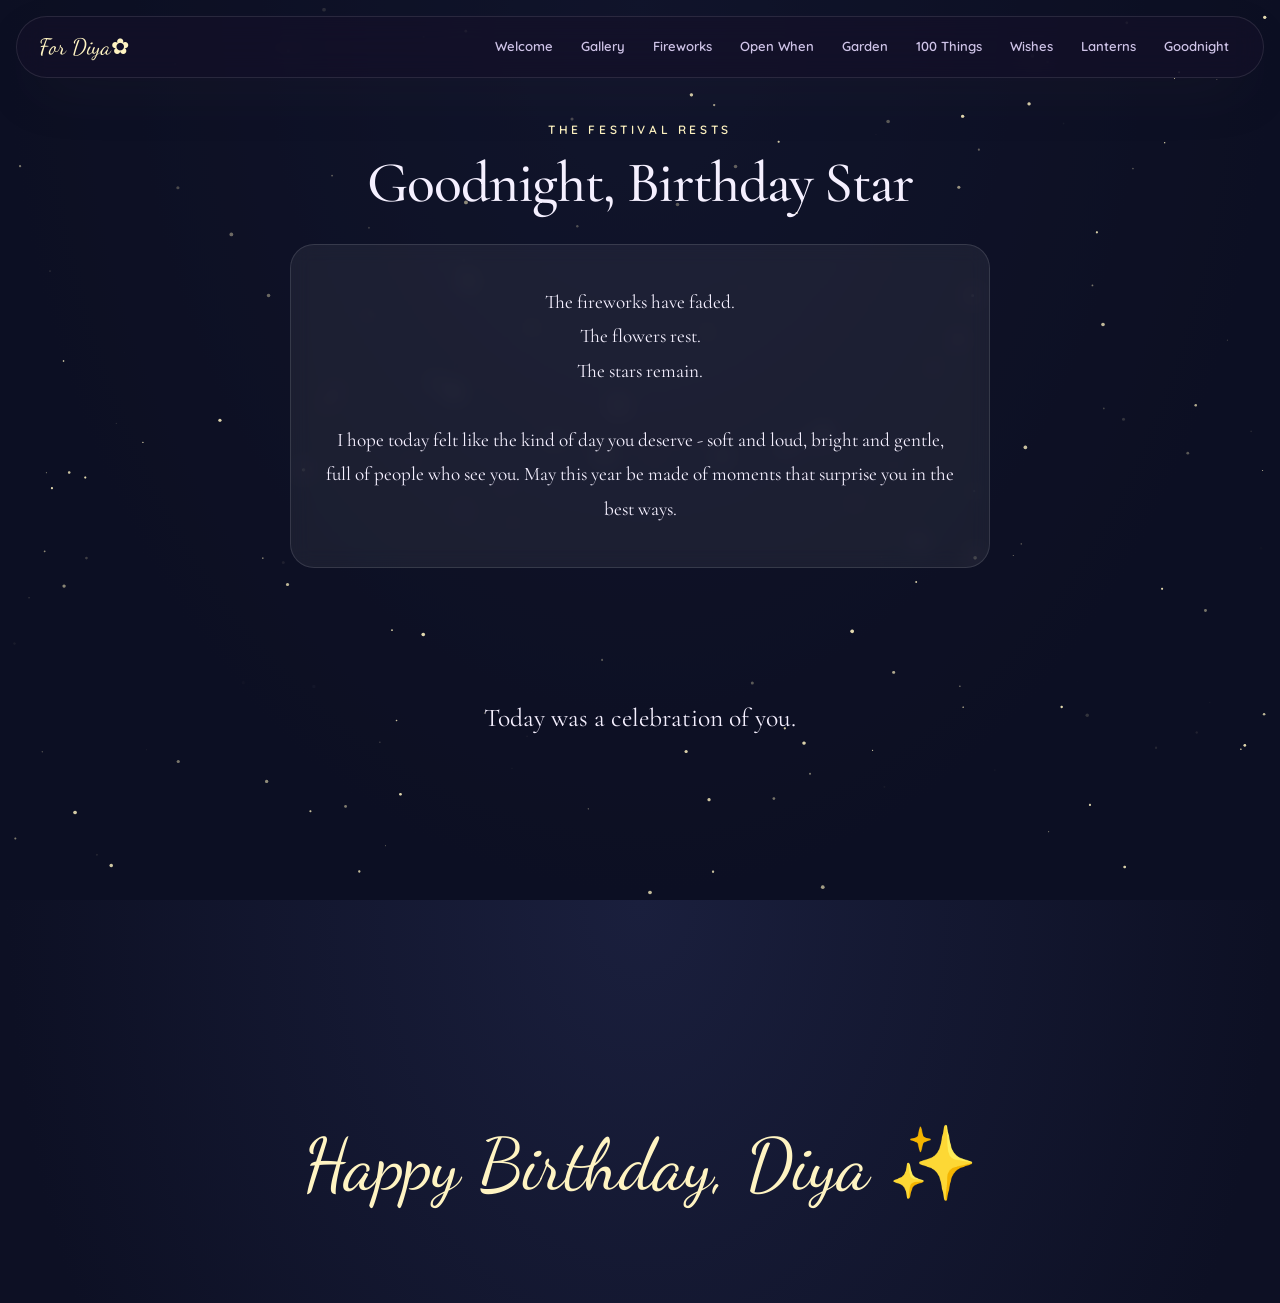
==== goodnight.html @ cdcff4bc "Add files via upload" ====
<!DOCTYPE html>
<html lang="en">
<head>
<meta charset="UTF-8" />
<meta name="viewport" content="width=device-width, initial-scale=1" />
<title>Goodnight, Birthday Star ✦</title>
<meta name="description" content="The festival comes to a peaceful close." />
<link rel="preconnect" href="https://fonts.googleapis.com">
<link rel="preconnect" href="https://fonts.gstatic.com" crossorigin>
<link href="https://fonts.googleapis.com/css2?family=Cormorant+Garamond:wght@400;500;600&family=Dancing+Script:wght@500;700&family=Quicksand:wght@400;500;600;700&display=swap" rel="stylesheet">
<link rel="stylesheet" href="styles.css" />
</head>
<body class="night">

<nav class="nav">
  <a href="index.html" class="nav-brand">For Diya✿</a>
  <button class="nav-toggle" aria-label="Menu">☰</button>
  <div class="nav-links">
    <a href="index.html">Welcome</a><a href="gallery.html">Gallery</a><a href="fireworks.html">Fireworks</a><a href="letters.html">Open When</a><a href="garden.html">Garden</a><a href="wonderful.html">100 Things</a><a href="wishes.html">Wishes</a><a href="lanterns.html">Lanterns</a><a href="goodnight.html">Goodnight</a>
  </div>
</nav>

<section class="goodnight-stage">
  <canvas id="nightsky"></canvas>

  <div class="goodnight">
    <p class="eyebrow" style="color:var(--star)">The festival rests</p>
    <h2 class="display" style="font-size:clamp(2.4rem,5vw,3.6rem); margin: 14px 0 30px;">Goodnight, Birthday Star</h2>

    <!-- EDIT THIS LETTER -->
    <div class="final-letter">
      The fireworks have faded.<br/>
      The flowers rest.<br/>
      The stars remain.<br/><br/>
      I hope today felt like the kind of day you deserve - soft and loud, bright and gentle, full of people who see you. May this year be made of moments that surprise you in the best ways.
    </div>

    <div class="visualizer" aria-hidden="true">
      <span style="animation-delay:-1.2s"></span>
      <span style="animation-delay:-0.9s"></span>
      <span style="animation-delay:-0.6s"></span>
      <span style="animation-delay:-0.3s"></span>
      <span></span>
      <span style="animation-delay:-0.3s"></span>
      <span style="animation-delay:-0.6s"></span>
      <span style="animation-delay:-0.9s"></span>
      <span style="animation-delay:-1.2s"></span>
    </div>

    <div id="reveal">
      <p class="reveal-line">Today was a celebration of you.</p>
      <p class="reveal-line">Your kindness.</p>
      <p class="reveal-line">Your strength.</p>
      <p class="reveal-line">Your laughter.</p>
      <p class="reveal-line">Your dreams.</p>
      <p class="reveal-line">Your story.</p>
      <p class="reveal-line" style="margin-top: 24px;">And all the wonderful things still waiting ahead.</p>
    </div>

    <!-- EDIT THE NAME -->
    <p class="signoff">Happy Birthday, Diya ✨</p>
  </div>
</section>

<script src="script.js"></script>
<script>
/* gentle starfield */
const canvas = document.getElementById("nightsky");
const ctx = canvas.getContext("2d");
function fit(){canvas.width=innerWidth;canvas.height=innerHeight;}
fit(); addEventListener("resize", fit);

const stars = [];
for (let i = 0; i < 180; i++) stars.push({
  x: Math.random()*innerWidth, y: Math.random()*innerHeight,
  r: Math.random()*1.5+0.4, tw: Math.random()*Math.PI*2,
});
function draw() {
  ctx.fillStyle = "rgba(13,16,36,0.4)";
  ctx.fillRect(0,0,canvas.width,canvas.height);
  stars.forEach(s => {
    s.tw += 0.015;
    const a = 0.4 + Math.sin(s.tw)*0.4;
    ctx.globalAlpha = a;
    ctx.fillStyle = "#fff4c2";
    ctx.beginPath(); ctx.arc(s.x, s.y, s.r, 0, Math.PI*2); ctx.fill();
  });
  ctx.globalAlpha = 1;
  requestAnimationFrame(draw);
}
draw();

/* reveal lines one by one */
const lines = document.querySelectorAll(".reveal-line");
lines.forEach((l, i) => setTimeout(() => l.classList.add("in"), 800 + i*900));

/* a gentle confetti at the end */
setTimeout(() => confettiBurst(innerWidth/2, innerHeight*0.4), 800 + lines.length*900 + 600);
</script>
</body>
</html>
---- styles.css ----
/* =========================================================
   Birthday Festival - Shared Styles
   Edit color tokens & fonts here to restyle the whole site
   ========================================================= */
:root {
  --blush: #fde7ef;
  --peach: #ffe3d0;
  --cream: #fff6ec;
  --lavender: #ece4ff;
  --mint: #e2f5ec;
  --sky: #e1efff;
  --gold: #d6b27a;
  --rose: #e89bb0;
  --ink: #3a2e3a;
  --ink-soft: #6a5a6a;
  --night: #0d1024;
  --night-2: #1a1f3d;
  --star: #fff4c2;
  --shadow: 0 20px 60px -20px rgba(58, 46, 58, 0.25);
  --radius: 22px;
  --font-display: "Cormorant Garamond", "Playfair Display", Georgia, serif;
  --font-script: "Dancing Script", "Pinyon Script", cursive;
  --font-body: "Quicksand", "Nunito", system-ui, sans-serif;
}

* { box-sizing: border-box; margin: 0; padding: 0; }
html, body { height: 100%; }
body {
  font-family: var(--font-body);
  color: var(--ink);
  background: linear-gradient(180deg, var(--cream) 0%, var(--blush) 100%);
  line-height: 1.6;
  overflow-x: hidden;
  -webkit-font-smoothing: antialiased;
}
img { max-width: 100%; display: block; }
a { color: inherit; text-decoration: none; }
button { font: inherit; cursor: pointer; border: none; background: none; color: inherit; }

/* ---------- NAVIGATION ---------- */
.nav {
  position: fixed; inset: 16px 16px auto 16px;
  z-index: 100;
  display: flex; justify-content: space-between; align-items: center;
  padding: 12px 22px;
  background: rgba(255,255,255,0.7);
  backdrop-filter: blur(14px); -webkit-backdrop-filter: blur(14px);
  border: 1px solid rgba(255,255,255,0.6);
  border-radius: 999px;
  box-shadow: var(--shadow);
}
.nav-brand { font-family: var(--font-script); font-size: 1.4rem; color: var(--rose); }
.nav-toggle { display: none; font-size: 1.4rem; }
.nav-links { display: flex; gap: 4px; flex-wrap: wrap; }
.nav-links a {
  padding: 6px 12px; border-radius: 999px; font-size: 0.82rem; font-weight: 600;
  color: var(--ink-soft); transition: all 0.25s;
}
.nav-links a:hover, .nav-links a.active {
  background: linear-gradient(135deg, var(--blush), var(--peach));
  color: var(--ink);
}
@media (max-width: 880px) {
  .nav-toggle { display: block; }
  .nav-links {
    position: absolute; top: 100%; right: 0; margin-top: 10px;
    flex-direction: column; align-items: stretch;
    background: rgba(255,255,255,0.95); backdrop-filter: blur(14px);
    border-radius: 22px; padding: 12px; min-width: 200px;
    box-shadow: var(--shadow);
    display: none;
  }
  .nav-links.open { display: flex; }
}

/* ---------- TYPOGRAPHY ---------- */
.display { font-family: var(--font-display); font-weight: 500; letter-spacing: -0.02em; line-height: 1.05; }
.script  { font-family: var(--font-script); }
.eyebrow { text-transform: uppercase; letter-spacing: 0.3em; font-size: 0.75rem; color: var(--rose); font-weight: 600; }

/* ---------- BUTTONS ---------- */
.btn {
  display: inline-flex; align-items: center; gap: 8px;
  padding: 14px 28px; border-radius: 999px; font-weight: 600;
  background: linear-gradient(135deg, var(--rose), var(--gold));
  color: white; box-shadow: 0 12px 30px -10px rgba(232,155,176,0.7);
  transition: transform 0.3s, box-shadow 0.3s;
}
.btn:hover { transform: translateY(-2px); box-shadow: 0 18px 40px -10px rgba(232,155,176,0.8); }
.btn.ghost {
  background: rgba(255,255,255,0.7); color: var(--ink);
  border: 1px solid rgba(0,0,0,0.06);
  box-shadow: var(--shadow);
}

/* ---------- COMMON LAYOUT ---------- */
.page { min-height: 100vh; padding: 120px 24px 80px; position: relative; }
.container { max-width: 1200px; margin: 0 auto; position: relative; z-index: 2; }
.section-head { text-align: center; max-width: 760px; margin: 0 auto 60px; }
.section-head h2 { font-size: clamp(2.2rem, 5vw, 3.6rem); margin: 14px 0; }
.section-head p { color: var(--ink-soft); font-size: 1.05rem; }

/* ---------- FLOATING DECORATIONS ---------- */
.floaters { position: fixed; inset: 0; pointer-events: none; z-index: 1; overflow: hidden; }
.floater {
  position: absolute; opacity: 0.7; animation: float 14s ease-in-out infinite;
  font-size: 28px; filter: drop-shadow(0 4px 10px rgba(0,0,0,0.08));
}
@keyframes float {
  0%, 100% { transform: translateY(0) rotate(0deg); }
  50% { transform: translateY(-30px) rotate(8deg); }
}

/* ---------- FADE IN ON SCROLL ---------- */
.reveal { opacity: 0; transform: translateY(24px); transition: opacity 0.9s ease, transform 0.9s ease; }
.reveal.visible { opacity: 1; transform: translateY(0); }

/* ---------- FOOTER LINK ---------- */
.page-footer {
  margin-top: 80px; text-align: center;
}
.page-footer .next-link {
  display: inline-block; padding: 16px 32px; border-radius: 999px;
  background: rgba(255,255,255,0.7); border: 1px solid rgba(0,0,0,0.05);
  font-weight: 600; box-shadow: var(--shadow); transition: transform 0.3s;
}
.page-footer .next-link:hover { transform: translateY(-3px); }

/* ---------- CONFETTI / CANVAS ---------- */
.fx-canvas { position: fixed; inset: 0; pointer-events: none; z-index: 50; }

/* =========================================================
   PAGE 1 - WELCOME
   ========================================================= */
.hero {
  min-height: 100vh; display: grid; place-items: center; text-align: center;
  position: relative; padding: 120px 24px 80px;
}
.hero h1 {
  font-size: clamp(3rem, 9vw, 7rem);
  background: linear-gradient(135deg, var(--rose) 0%, var(--gold) 60%, var(--rose) 100%);
  -webkit-background-clip: text; background-clip: text; color: transparent;
  animation: fadeUp 1.4s 0.2s both;
}
.hero .subtitle {
  font-family: var(--font-script);
  font-size: clamp(1.5rem, 3vw, 2.4rem);
  color: var(--rose); margin-top: 8px;
  animation: fadeUp 1.4s 0.5s both;
}
.hero .msg {
  max-width: 640px; margin: 30px auto;
  font-size: clamp(1rem, 1.6vw, 1.2rem); color: var(--ink-soft);
  animation: fadeUp 1.4s 0.8s both;
}
.hero .cta { animation: fadeUp 1.4s 1.1s both; }
@keyframes fadeUp { from { opacity: 0; transform: translateY(30px); } to { opacity: 1; transform: translateY(0); } }

.countdown { display: flex; gap: 14px; justify-content: center; margin: 30px 0; flex-wrap: wrap;
  animation: fadeUp 1.4s 0.9s both;
}
.countdown .cell {
  min-width: 80px; padding: 16px 18px;
  background: rgba(255,255,255,0.7); backdrop-filter: blur(12px);
  border-radius: 18px; box-shadow: var(--shadow);
}
.countdown .num { font-family: var(--font-display); font-size: 2.2rem; line-height: 1; }
.countdown .lbl { font-size: 0.7rem; text-transform: uppercase; letter-spacing: 0.2em; color: var(--ink-soft); margin-top: 4px; }

.scrapbook {
  columns: 4 240px;
  column-gap: 22px;
  margin-top: 60px;
}
.polaroid {
  break-inside: avoid;
  display: inline-block; width: 100%;
  background: white; padding: 14px 14px 50px; border-radius: 6px;
  box-shadow: var(--shadow); transform: rotate(var(--rot, -2deg));
  transition: transform 0.4s ease;
  position: relative;
  margin-bottom: 22px;
}
.polaroid:hover { transform: rotate(0) translateY(-6px) scale(1.03); }
.polaroid .photo {
  border-radius: 4px;
  background: #fff;
  overflow: hidden;
  line-height: 0;
}
.polaroid .photo img, .polaroid .photo video {
  width: 100%; height: auto; display: block;
}



.polaroid .caption {
  position: absolute; bottom: 14px; left: 0; right: 0; text-align: center;
  font-family: var(--font-script); color: var(--ink-soft); font-size: 1.1rem;
}

/* =========================================================
   PAGE 2 - GALLERY
   ========================================================= */
.gallery-grid {
  columns: 4 240px; column-gap: 22px;
}
.gallery-card {
  break-inside: avoid; margin-bottom: 22px;
  background: white; border-radius: var(--radius);
  padding: 18px; box-shadow: var(--shadow);
  transition: transform 0.4s, box-shadow 0.4s;
  position: relative;
}
.gallery-card:hover { transform: translateY(-6px) rotate(-0.5deg); }
.gallery-card .tag {
  display: inline-block; padding: 4px 12px; border-radius: 999px;
  font-size: 0.7rem; font-weight: 700; text-transform: uppercase; letter-spacing: 0.12em;
  background: linear-gradient(135deg, var(--blush), var(--lavender));
  color: var(--ink); margin-bottom: 12px;
}
.gallery-card h3 { font-family: var(--font-display); font-size: 1.4rem; margin-bottom: 8px; }
.gallery-card p { color: var(--ink-soft); font-size: 0.95rem; }
.gallery-card .moodboard {
  aspect-ratio: 4/3; border-radius: 14px; margin-top: 12px;
  background: linear-gradient(135deg, var(--peach), var(--blush));
  display: grid; place-items: center; color: var(--rose);
  font-family: var(--font-script); font-size: 1.4rem;
}
.gallery-card .moodboard.tall { aspect-ratio: 3/4; }

/* =========================================================
   PAGE 3 - FIREWORKS
   ========================================================= */
body.night {
  background: radial-gradient(ellipse at 50% 0%, #1a1f3d 0%, #0d1024 70%);
  color: #f5f0ff;
}
body.night .nav { background: rgba(20,16,40,0.6); border-color: rgba(255,255,255,0.1); }
body.night .nav-links a { color: #cfc4e8; }
body.night .nav-links a:hover, body.night .nav-links a.active { background: rgba(255,255,255,0.1); color: white; }
body.night .nav-brand { color: var(--star); }

.fireworks-stage {
  min-height: 100vh; position: relative; overflow: hidden;
  display: grid; place-items: center; text-align: center;
}
#fireworks { position: absolute; inset: 0; z-index: 1; cursor: crosshair; }
.fw-hint {
  position: relative; z-index: 2; color: #ffe; max-width: 600px; padding: 24px;
}
.fw-hint h1 { font-family: var(--font-display); font-size: clamp(2.5rem, 6vw, 5rem); }
.fw-hint p { opacity: 0.9; margin-top: 12px; }
.wishes {
  position: relative; z-index: 2; display: grid; gap: 14px;
  margin-top: 40px; max-width: 700px;
}
.wish {
  padding: 14px 22px; background: rgba(255,255,255,0.08);
  border: 1px solid rgba(255,255,255,0.15); border-radius: 14px;
  backdrop-filter: blur(6px); font-family: var(--font-display); font-size: 1.2rem;
}

.shooting-star {
  position: absolute; width: 2px; height: 2px;
  background: white; border-radius: 50%;
  box-shadow: 0 0 6px 2px white;
}
.shooting-star::after {
  content: ""; position: absolute; top: 0; left: 0;
  width: 100px; height: 1px;
  background: linear-gradient(90deg, white, transparent);
  transform: translateX(-100px);
}

/* =========================================================
   PAGE 4 - OPEN WHEN
   ========================================================= */
.letters-grid {
  display: grid; grid-template-columns: repeat(auto-fill, minmax(260px, 1fr));
  gap: 28px;
}
.envelope {
  position: relative; aspect-ratio: 5/3;
  border-radius: 14px; cursor: pointer;
  background: linear-gradient(135deg, #fff7e8, #ffe8d6);
  box-shadow: var(--shadow);
  overflow: hidden;
  transition: transform 0.4s;
  display: grid; place-items: center; text-align: center;
  padding: 24px;
}
.envelope:hover { transform: translateY(-6px) rotate(-1deg); }
.envelope::before {
  content: ""; position: absolute; top: 0; left: 0; right: 0; height: 55%;
  background: linear-gradient(135deg, #f6d6a1, #ecb98a);
  clip-path: polygon(0 0, 100% 0, 50% 100%);
  transform-origin: top; transition: transform 0.7s ease;
}
.envelope.open::before { transform: rotateX(180deg); }
.envelope .seal {
  position: absolute; top: 38%; left: 50%; transform: translate(-50%, -50%);
  width: 44px; height: 44px; border-radius: 50%;
  background: var(--rose); color: white;
  display: grid; place-items: center; font-family: var(--font-script);
  font-size: 1.6rem; z-index: 3; box-shadow: 0 4px 10px rgba(0,0,0,0.2);
  transition: opacity 0.3s;
}
.envelope.open .seal { opacity: 0; }
.envelope .label {
  position: relative; z-index: 2; margin-top: 36px;
  font-family: var(--font-display); font-size: 1.3rem; color: var(--ink);
}

.letter-modal {
  position: fixed; inset: 0; background: rgba(20,15,25,0.65);
  backdrop-filter: blur(8px); z-index: 200;
  display: none; align-items: center; justify-content: center; padding: 24px;
}
.letter-modal.open { display: flex; animation: fadeIn 0.4s; }
@keyframes fadeIn { from { opacity: 0; } to { opacity: 1; } }
.letter {
  max-width: 600px; width: 100%; padding: 50px 44px;
  background: #fffaf2;
  background-image:
    repeating-linear-gradient(transparent, transparent 31px, rgba(232,155,176,0.15) 32px);
  border-radius: 14px; box-shadow: 0 30px 80px rgba(0,0,0,0.4);
  font-family: var(--font-script); font-size: 1.5rem; line-height: 1.6;
  color: var(--ink); position: relative;
  max-height: 80vh; overflow-y: auto;
  animation: pop 0.5s ease;
}
@keyframes pop { from { transform: scale(0.85); opacity: 0; } to { transform: scale(1); opacity: 1; } }
.letter h3 { font-family: var(--font-display); font-size: 1.6rem; color: var(--rose); margin-bottom: 16px; }
.letter .close {
  position: absolute; top: 14px; right: 18px;
  font-size: 1.8rem; color: var(--ink-soft); font-family: var(--font-body);
}

.sticky-note {
  background: #fff4a3; padding: 22px; border-radius: 4px;
  transform: rotate(-2deg); box-shadow: var(--shadow);
  font-family: var(--font-script); font-size: 1.3rem;
  max-width: 280px; margin: 40px auto; text-align: center;
}

/* =========================================================
   PAGE 5 - GARDEN
   ========================================================= */
body.garden { background: linear-gradient(180deg, #f0f8ee 0%, #e7f0e3 100%); }
.garden-grid {
  display: grid; grid-template-columns: repeat(auto-fit, minmax(220px, 1fr));
  gap: 30px; padding: 20px;
}
.flower {
  aspect-ratio: 1/1; position: relative;
  display: grid; place-items: center;
  cursor: pointer; transition: transform 0.4s;
}
.flower:hover { transform: scale(1.08) rotate(-3deg); }
.flower svg { width: 80%; height: 80%; filter: drop-shadow(0 8px 20px rgba(0,0,0,0.12)); }
.flower .compliment {
  position: absolute; bottom: -10px; left: 50%; transform: translate(-50%, 10px);
  opacity: 0; transition: all 0.4s;
  background: white; padding: 10px 18px; border-radius: 999px;
  font-family: var(--font-script); font-size: 1.05rem; color: var(--ink);
  box-shadow: var(--shadow); white-space: nowrap; pointer-events: none;
  z-index: 5;
}
.flower:hover .compliment { opacity: 1; transform: translate(-50%, 0); }
.flower.sunflower { transform: scale(1.1); }
.flower.sunflower::after {
  content: "★ centerpiece"; position: absolute; top: -8px; right: 0;
  font-size: 0.7rem; color: var(--gold); font-weight: 700; letter-spacing: 0.1em;
}

/* swaying */
.sway { animation: sway 5s ease-in-out infinite; transform-origin: bottom center; }
@keyframes sway { 0%,100% { transform: rotate(-3deg); } 50% { transform: rotate(3deg); } }

/* tap-to-reveal compliment on touch devices */
.flower.active { transform: scale(1.08) rotate(-3deg); }
.flower.active .compliment { opacity: 1; transform: translate(-50%, 0); }

/* =========================================================
   THE BOUQUET - florist hand-tied arrangement
   ========================================================= */
.bouquet-section {
  margin: 110px auto 20px;
  text-align: center;
  max-width: 760px;
  padding: 0 14px;
}
.bouquet-title { font-size: clamp(1.7rem, 5vw, 2.6rem); margin: 10px 0 6px; }
.bouquet-sub   { opacity: 0.75; margin-bottom: 40px; font-size: 0.98rem; }

.bouquet {
  position: relative;
  width: min(460px, 92vw);
  aspect-ratio: 1 / 1.05;
  margin: 0 auto;
  filter: drop-shadow(0 50px 60px rgba(120, 90, 60, 0.22));
}

/* Soft warm halo behind the whole arrangement */
.bouquet-halo {
  position: absolute;
  left: 50%; top: 38%;
  width: 110%; height: 80%;
  transform: translate(-50%, -50%);
  background: radial-gradient(ellipse at center,
    rgba(255, 226, 198, 0.55) 0%,
    rgba(255, 226, 198, 0.18) 40%,
    transparent 70%);
  filter: blur(8px);
  pointer-events: none;
  opacity: 0;
  transition: opacity 1.2s ease 0.2s;
}

/* ---------- Kraft paper - back flap (visible above the front cone) ---------- */
.bouquet-paper-back {
  position: absolute;
  left: 22%; right: 22%;
  top: 48%; bottom: 10%;
  /* gentle small fan peeking behind the front cone */
  clip-path: polygon(0% 8%, 50% 0%, 100% 8%, 78% 100%, 22% 100%);
  background:
    radial-gradient(ellipse at 50% 0%, rgba(255,255,255,0.45) 0%, transparent 55%),
    linear-gradient(160deg, #eed4b3 0%, #cda878 55%, #a47644 100%);
  box-shadow: inset 0 -16px 24px rgba(120, 70, 30, 0.22);
  opacity: 0;
  transform: translateY(20px) scale(0.97);
  transition: opacity 0.9s ease 0.6s, transform 0.9s ease 0.6s;
  z-index: 2;
}
.bouquet-paper-back::after {
  content: "";
  position: absolute; inset: 0;
  clip-path: inherit;
  background:
    repeating-linear-gradient(96deg, transparent 0 16px, rgba(120,70,30,0.07) 16px 17px);
  mix-blend-mode: multiply;
}

/* ---------- Kraft paper - front cone (the main wrap) ---------- */
.bouquet-paper-front {
  position: absolute;
  left: 0; right: 0;
  top: 54%; bottom: 8%;
  /* tapered cone, narrower than the back flap */
  clip-path: polygon(20% 0%, 80% 0%, 58% 100%, 42% 100%);
  background:
    radial-gradient(ellipse at 50% 0%, rgba(255,255,255,0.55) 0%, transparent 50%),
    linear-gradient(150deg, #faeed6 0%, #ecd0a5 50%, #c89860 100%);
  box-shadow: inset 0 -16px 26px rgba(120, 70, 30, 0.22);
  opacity: 0;
  transform: translateY(30px) scale(0.96);
  transition: opacity 0.9s ease 0.8s, transform 0.9s ease 0.8s;
}
/* crinkle highlights */
.bouquet-paper-front::before {
  content: "";
  position: absolute; inset: 0;
  clip-path: inherit;
  background:
    linear-gradient(102deg, transparent 49%, rgba(255,255,255,0.45) 50%, transparent 51%) 12% 0/35% 100%,
    linear-gradient(78deg,  transparent 49%, rgba(120,70,30,0.18)  50%, transparent 51%) 48% 0/30% 100%,
    linear-gradient(108deg, transparent 49%, rgba(255,255,255,0.32) 50%, transparent 51%) 78% 0/22% 100%;
  background-repeat: no-repeat;
  mix-blend-mode: overlay;
}
/* faint paper weave */
.bouquet-paper-front::after {
  content: "";
  position: absolute; inset: 0;
  clip-path: inherit;
  background:
    repeating-linear-gradient(95deg, transparent 0 16px, rgba(120,70,30,0.06) 16px 17px),
    repeating-linear-gradient(85deg, transparent 0 20px, rgba(120,70,30,0.05) 20px 21px);
}
/* a slightly darker inner-cone shadow to add depth */
.bouquet-paper-front--inner {
  top: 58%;
  bottom: 8%;
  clip-path: polygon(28% 0%, 72% 0%, 54% 100%, 46% 100%);
  background:
    linear-gradient(180deg, rgba(120,70,30,0.22) 0%, rgba(120,70,30,0) 60%),
    linear-gradient(150deg, #d6b27e 0%, #a87a44 100%);
  box-shadow: none;
  transition-delay: 1s;
}

/* ---------- Jute twine at the neck ---------- */
.bouquet-twine {
  position: absolute;
  left: 22%; right: 22%;
  top: 53%;
  height: 9px;
  background:
    repeating-linear-gradient(45deg,
      #8a6638 0 2px, #b88a55 2px 4px, #6f4f2a 4px 6px, #a07a4b 6px 8px);
  border-radius: 4px;
  box-shadow:
    0 3px 6px rgba(80,50,20,0.35),
    inset 0 1px 1px rgba(255,255,255,0.2),
    inset 0 -2px 2px rgba(50,25,5,0.35);
  opacity: 0;
  transition: opacity 0.6s ease 1.3s;
  z-index: 5;
}

/* ---------- Silk ribbon tails draping down over the wrap ---------- */
.bouquet-ribbon-tail {
  position: absolute;
  top: 54%;
  width: 11px;
  height: 30%;
  background: linear-gradient(180deg, #ec88a8 0%, #c75678 55%, #8e2f4e 100%);
  box-shadow: inset 1px 0 1px rgba(255,255,255,0.4), 0 4px 8px rgba(150,60,90,0.25);
  opacity: 0;
  transition: opacity 0.7s ease 1.5s, transform 0.7s ease 1.5s;
  transform-origin: top center;
  z-index: 5;
}
.bouquet-ribbon-tail--l {
  left: 46%;
  transform: rotate(-10deg) translateY(6px);
  clip-path: polygon(0 0, 100% 0, 100% 90%, 50% 100%, 0 90%);
}
.bouquet-ribbon-tail--r {
  left: 53%;
  transform: rotate(10deg) translateY(6px);
  clip-path: polygon(0 0, 100% 0, 100% 90%, 50% 100%, 0 90%);
}

/* ---------- Bow loops + knot ---------- */
.bouquet-bow {
  position: absolute;
  left: 50%; top: 50%;
  width: 78px; height: 34px;
  transform: translate(-50%, -50%) scale(0.85);
  opacity: 0;
  transition: opacity 0.6s ease 1.7s, transform 0.6s ease 1.7s;
  z-index: 5;
}
.bouquet-bow .loop {
  position: absolute;
  top: 0;
  width: 34px; height: 32px;
  background: radial-gradient(ellipse at 35% 50%, #f6a8c0 0%, #d9678a 55%, #a23f60 100%);
  box-shadow: inset 0 2px 4px rgba(255,255,255,0.35), 0 4px 8px rgba(150,60,90,0.3);
}
.bouquet-bow .loop-l {
  left: 0;
  border-radius: 70% 30% 60% 40% / 60% 60% 40% 40%;
  transform: rotate(-14deg);
}
.bouquet-bow .loop-r {
  right: 0;
  border-radius: 30% 70% 40% 60% / 60% 60% 40% 40%;
  transform: rotate(14deg);
}
.bouquet-knot {
  position: absolute;
  left: 50%; top: 50%;
  width: 14px; height: 20px;
  transform: translate(-50%, -50%);
  background: linear-gradient(180deg, #b54a6c, #7d2f48);
  border-radius: 4px;
  box-shadow: inset 0 1px 2px rgba(255,255,255,0.35), 0 2px 3px rgba(80,30,50,0.4);
  z-index: 2;
}

/* ---------- Tag ---------- */
.bouquet-tag {
  position: absolute;
  left: 50%; bottom: 1%;
  transform: translateX(-50%);
  font-family: var(--font-script);
  font-size: clamp(1.05rem, 3vw, 1.4rem);
  color: #6b3a4f;
  opacity: 0;
  transition: opacity 0.6s ease 1.9s;
  text-shadow: 0 1px 2px rgba(255,255,255,0.6);
  white-space: nowrap;
}

/* ---------- Flowers ---------- */
.bouquet-flowers { position: absolute; inset: 0; z-index: 4; }
.b-flower {
  position: absolute;
  width: 24%;
  aspect-ratio: 1/1;
  transform: translate(-50%, -50%) scale(0) rotate(var(--br));
  opacity: 0;
  transition: transform 1.1s cubic-bezier(.34,1.56,.64,1), opacity 0.8s ease;
  transition-delay: var(--delay);
  filter: drop-shadow(0 4px 6px rgba(80,40,30,0.18));
}
.b-flower svg { width: 100%; height: 100%; display: block; }
.b-flower.focal  { width: 30%; filter: drop-shadow(0 6px 10px rgba(80,40,30,0.28)); }
.b-flower.bb     { width: 16%; opacity: 0; filter: drop-shadow(0 2px 3px rgba(255,255,255,0.6)); }
.b-flower.euca   { width: 22%; opacity: 0; filter: drop-shadow(0 3px 5px rgba(60,80,40,0.22)); }

.bouquet-section.bloomed .b-flower {
  transform: translate(-50%, -50%) scale(var(--bs)) rotate(var(--br));
  opacity: 1;
}
.bouquet-section.bloomed .bouquet-halo         { opacity: 1; }
.bouquet-section.bloomed .bouquet-paper-back,
.bouquet-section.bloomed .bouquet-paper-front  { opacity: 1; transform: translateY(0) scale(1); }
.bouquet-section.bloomed .bouquet-twine        { opacity: 1; }
.bouquet-section.bloomed .bouquet-ribbon-tail--l { opacity: 0.95; transform: rotate(-14deg) translateY(0); }
.bouquet-section.bloomed .bouquet-ribbon-tail--r { opacity: 0.95; transform: rotate( 12deg) translateY(0); }
.bouquet-section.bloomed .bouquet-bow          { opacity: 1; transform: translate(-50%, -50%) scale(1); }
.bouquet-section.bloomed .bouquet-tag          { opacity: 1; }

/* Garden mobile polish */
@media (max-width: 640px) {
  .garden-grid {
    grid-template-columns: repeat(2, 1fr);
    gap: 18px;
    padding: 10px 4px;
  }
  .flower .compliment {
    font-size: 0.82rem;
    padding: 7px 12px;
    white-space: normal;
    max-width: 70vw;
    width: max-content;
    text-align: center;
    line-height: 1.25;
  }
  .flower.sunflower::after { font-size: 0.6rem; }
  .bouquet-section { margin-top: 70px; }
}



/* =========================================================
   PAGE 6 - 100 WONDERFUL THINGS
   ========================================================= */
.wonder-grid {
  display: grid; grid-template-columns: repeat(auto-fill, minmax(140px, 1fr));
  gap: 14px;
}
.wcard {
  aspect-ratio: 1/1; perspective: 700px; cursor: pointer;
}
.wcard-inner {
  position: relative; width: 100%; height: 100%;
  transform-style: preserve-3d; transition: transform 0.7s;
}
.wcard.flipped .wcard-inner { transform: rotateY(180deg); }
.wcard-front, .wcard-back {
  position: absolute; inset: 0; backface-visibility: hidden;
  border-radius: 16px; display: grid; place-items: center; padding: 12px; text-align: center;
  box-shadow: var(--shadow);
}
.wcard-front {
  background: linear-gradient(135deg, var(--blush), var(--lavender));
  color: var(--ink); font-family: var(--font-display); font-size: 1.6rem;
}
.wcard-back {
  background: white; transform: rotateY(180deg);
  font-family: var(--font-script); font-size: 1.15rem; color: var(--rose);
}

/* =========================================================
   PAGE 7 - WISHES (NIGHT SKY)
   ========================================================= */
.sky-stage {
  min-height: 100vh; position: relative; overflow: hidden;
  display: grid; place-items: center; text-align: center;
}
#starsky { position: absolute; inset: 0; z-index: 1; cursor: pointer; }
.sky-hint { position: relative; z-index: 2; color: #f5f0ff; padding: 24px; max-width: 600px; pointer-events: none; }
.sky-hint h1 { font-family: var(--font-display); font-size: clamp(2.5rem, 6vw, 5rem); }

.wish-popup {
  position: fixed; left: 50%; bottom: 80px; transform: translateX(-50%);
  background: rgba(255,255,255,0.95); color: var(--ink);
  padding: 18px 28px; border-radius: 999px; box-shadow: var(--shadow);
  font-family: var(--font-display); font-size: 1.2rem; z-index: 60;
  opacity: 0; transition: opacity 0.5s, transform 0.5s;
  pointer-events: none;
}
.wish-popup.show { opacity: 1; transform: translateX(-50%) translateY(-10px); }

.aurora {
  position: absolute; inset: 0; pointer-events: none;
  background:
    radial-gradient(60% 40% at 20% 30%, rgba(140,255,200,0.18), transparent 60%),
    radial-gradient(50% 40% at 80% 40%, rgba(170,140,255,0.22), transparent 60%),
    radial-gradient(70% 50% at 50% 80%, rgba(255,180,220,0.15), transparent 60%);
  animation: shift 18s ease-in-out infinite alternate;
}
@keyframes shift {
  from { transform: translate(0,0) scale(1); }
  to   { transform: translate(20px,-10px) scale(1.05); }
}

/* =========================================================
   PAGE 8 - FESTIVAL LIGHTS
   ========================================================= */
.lantern-stage {
  min-height: 100vh; position: relative; overflow: hidden; cursor: pointer;
  background: linear-gradient(180deg, #1c1235 0%, #2d1a3d 50%, #3d2a4a 100%);
  display: grid; place-items: center;
}
#lanternsky { position: absolute; inset: 0; z-index: 1; }
.lantern-ui {
  position: relative; z-index: 3; text-align: center; color: white;
  max-width: 560px; padding: 30px;
  background: rgba(0,0,0,0.25); border-radius: 24px;
  backdrop-filter: blur(10px);
  border: 1px solid rgba(255,255,255,0.1);
}
.lantern-ui h1 { font-family: var(--font-display); font-size: clamp(2.2rem, 5vw, 3.4rem); margin-bottom: 14px; }
.lantern-ui input {
  width: 100%; padding: 14px 18px; border-radius: 999px;
  border: 1px solid rgba(255,255,255,0.2); background: rgba(255,255,255,0.1);
  color: white; font: inherit; margin: 18px 0; outline: none;
}
.lantern-ui input::placeholder { color: rgba(255,255,255,0.6); }

/* =========================================================
   PAGE 9 - GOODNIGHT
   ========================================================= */
.goodnight-stage {
  min-height: 100vh; position: relative; overflow: hidden;
  display: grid; place-items: center; text-align: center;
  padding: 120px 24px 80px;
}
#nightsky { position: absolute; inset: 0; z-index: 1; }
.goodnight {
  position: relative; z-index: 2; max-width: 700px; color: #f5f0ff;
}
.goodnight .final-letter {
  background: rgba(255,255,255,0.06); border: 1px solid rgba(255,255,255,0.12);
  padding: 40px 32px; border-radius: 24px; backdrop-filter: blur(10px);
  font-family: var(--font-display); font-size: 1.2rem; line-height: 1.8;
  margin-bottom: 40px;
}
.goodnight .reveal-line {
  font-family: var(--font-display); font-size: clamp(1.2rem, 2.5vw, 1.6rem);
  margin: 10px 0; opacity: 0;
}
.goodnight .reveal-line.in { animation: fadeUp 1.2s forwards; }
.goodnight .signoff {
  margin-top: 50px; font-family: var(--font-script);
  font-size: clamp(2.5rem, 7vw, 4.5rem); color: var(--star);
}

.visualizer {
  display: flex; gap: 4px; justify-content: center; align-items: end;
  height: 60px; margin: 30px auto;
}
.visualizer span {
  display: block; width: 4px; background: rgba(255,244,194,0.7);
  border-radius: 2px; animation: pulse 1.4s ease-in-out infinite;
}
@keyframes pulse { 0%,100% { height: 8px; } 50% { height: 50px; } }

/* =========================================================
   GLOBAL MOBILE RESPONSIVE - applies to every page
   ========================================================= */
@media (max-width: 880px) {
  .nav { inset: 10px 10px auto 10px; padding: 10px 16px; }
  .nav-brand { font-size: 1.2rem; }
  .nav-toggle { font-size: 1.5rem; padding: 4px 8px; }
}

@media (max-width: 720px) {
  .page { padding: 100px 16px 60px; }
  .section-head { margin-bottom: 40px; }
  .section-head h2 { font-size: clamp(1.8rem, 7vw, 2.6rem); }
  .section-head p { font-size: 0.95rem; }
  .page-footer { margin-top: 50px; }
  .page-footer .next-link { padding: 14px 22px; font-size: 0.9rem; }

  /* Hero / Welcome */
  .hero { padding: 100px 18px 60px; }
  .hero h1 { font-size: clamp(2.6rem, 14vw, 4.6rem); }
  .hero .subtitle { font-size: clamp(1.2rem, 5vw, 1.8rem); }
  .hero .msg { font-size: 1rem; margin: 22px auto; }
  .countdown { gap: 8px; margin: 22px 0; }
  .countdown .cell { min-width: 64px; padding: 12px 10px; }
  .countdown .num { font-size: 1.6rem; }
  .countdown .lbl { font-size: 0.6rem; letter-spacing: 0.15em; }
  .scrapbook { columns: 2 140px; column-gap: 14px; margin-top: 40px; }
  .polaroid { padding: 8px 8px 36px; }
  .polaroid .caption { font-size: 0.95rem; bottom: 10px; }
  .btn { padding: 12px 22px; font-size: 0.95rem; }

  /* Gallery */
  .gallery-grid { columns: 2 160px; column-gap: 12px; }
  .gallery-card { padding: 12px; margin-bottom: 12px; border-radius: 16px; }
  .gallery-card h3 { font-size: 1.15rem; }
  .gallery-card p { font-size: 0.85rem; }
  .gallery-card .tag { font-size: 0.6rem; padding: 3px 9px; }
  .gallery-card .moodboard { font-size: 1rem; }

  /* Fireworks */
  .fw-hint { padding: 18px; }
  .fw-hint h1 { font-size: clamp(2rem, 9vw, 3.4rem); }
  .wishes { margin-top: 26px; gap: 10px; padding: 0 8px; }
  .wish { padding: 11px 16px; font-size: 1rem; }

  /* Letters / Open When */
  .letters-grid { grid-template-columns: repeat(2, 1fr); gap: 14px; }
  .envelope { padding: 14px; border-radius: 12px; }
  .envelope .label { font-size: 0.95rem; margin-top: 22px; }
  .envelope .seal { width: 32px; height: 32px; font-size: 1.1rem; top: 36%; }
  .letter-modal { padding: 14px; }
  .letter { padding: 32px 22px; font-size: 1.15rem; max-height: 85vh; }
  .letter h3 { font-size: 1.3rem; }
  .sticky-note { font-size: 1.1rem; padding: 18px; max-width: 90vw; }

  /* 100 Wonderful Things */
  .wonder-grid { grid-template-columns: repeat(3, 1fr); gap: 10px; }
  .wcard-front { font-size: 1.1rem; }
  .wcard-back { font-size: 0.85rem; padding: 8px; }

  /* Wishes / night sky */
  .sky-hint { padding: 18px; }
  .sky-hint h1 { font-size: clamp(2rem, 9vw, 3.4rem); }
  .wish-popup { font-size: 1rem; padding: 14px 20px; bottom: 60px; max-width: 90vw; text-align: center; }

  /* Lanterns */
  .lantern-ui { padding: 22px 18px; max-width: 92vw; }
  .lantern-ui h1 { font-size: clamp(1.7rem, 7vw, 2.4rem); }
  .lantern-ui input { padding: 12px 14px; font-size: 0.95rem; margin: 14px 0; }

  /* Goodnight */
  .goodnight-stage { padding: 100px 18px 60px; }
  .goodnight .final-letter { padding: 26px 20px; font-size: 1rem; line-height: 1.7; }
  .goodnight .reveal-line { font-size: 1.05rem; }
  .goodnight .signoff { font-size: clamp(2rem, 11vw, 3.2rem); margin-top: 30px; }
  .visualizer { height: 40px; margin: 20px auto; }
}

@media (max-width: 420px) {
  .nav-brand { font-size: 1.05rem; }
  .scrapbook { columns: 2 120px; column-gap: 10px; }
  .wonder-grid { grid-template-columns: repeat(2, 1fr); }
  .gallery-grid { columns: 1; }
  .letters-grid { grid-template-columns: 1fr; }
  .countdown .cell { min-width: 56px; padding: 10px 8px; }
  .countdown .num { font-size: 1.4rem; }
  .letter { padding: 26px 18px; font-size: 1.05rem; }
}

/* Avoid jittery hover-stuck states on touch */
@media (hover: none) {
  .polaroid:hover,
  .gallery-card:hover,
  .envelope:hover,
  .page-footer .next-link:hover { transform: none; }
}
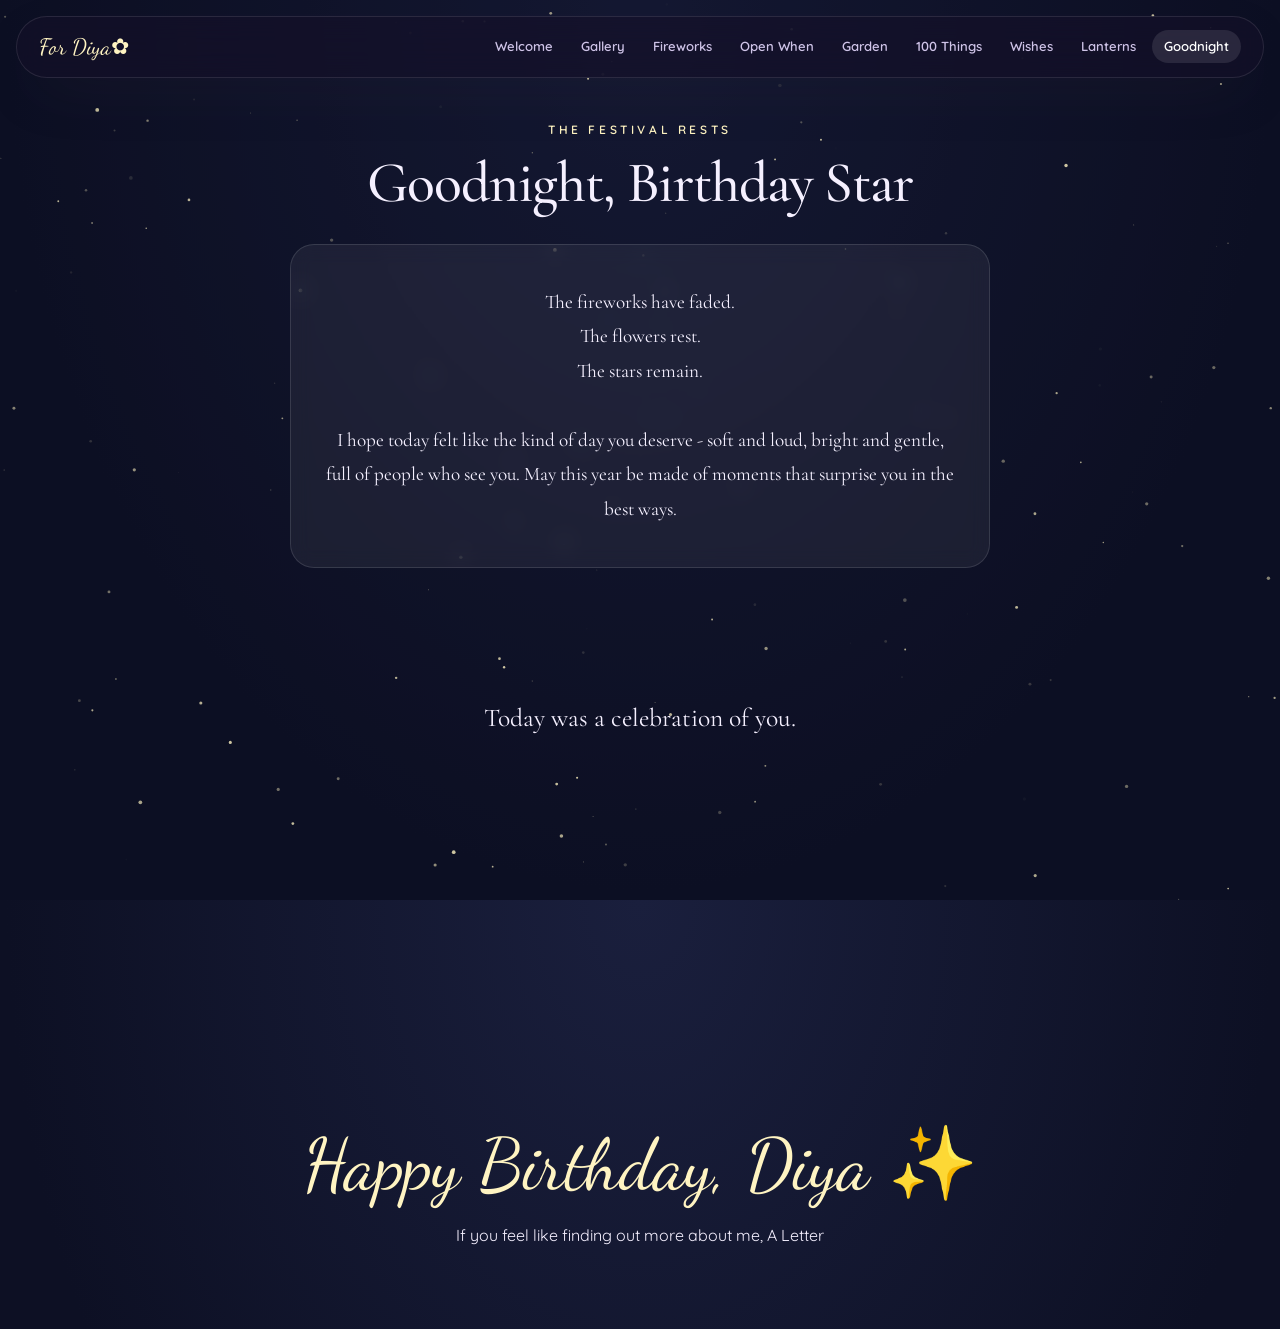
==== commit 37fe4ca8: "goodnight.html" ====
--- a/goodnight.html
+++ b/goodnight.html
@@ -59,6 +59,7 @@
 
     <!-- EDIT THE NAME -->
     <p class="signoff">Happy Birthday, Diya ✨</p>
+    <p class="more-link">If you feel like finding out more about me, <a href="letters.html">A Letter</a></p>
   </div>
 </section>
 
--- a/styles.css
+++ b/styles.css
@@ -674,7 +674,7 @@
   min-height: 100vh; position: relative; overflow: hidden;
   display: grid; place-items: center; text-align: center;
 }
-#starsky { position: absolute; inset: 0; z-index: 1; cursor: pointer; }
+#starsky { position: absolute; inset: 0; z-index: 1; cursor: pointer; touch-action: pan-y; }
 .sky-hint { position: relative; z-index: 2; color: #f5f0ff; padding: 24px; max-width: 600px; pointer-events: none; }
 .sky-hint h1 { font-family: var(--font-display); font-size: clamp(2.5rem, 6vw, 5rem); }
 
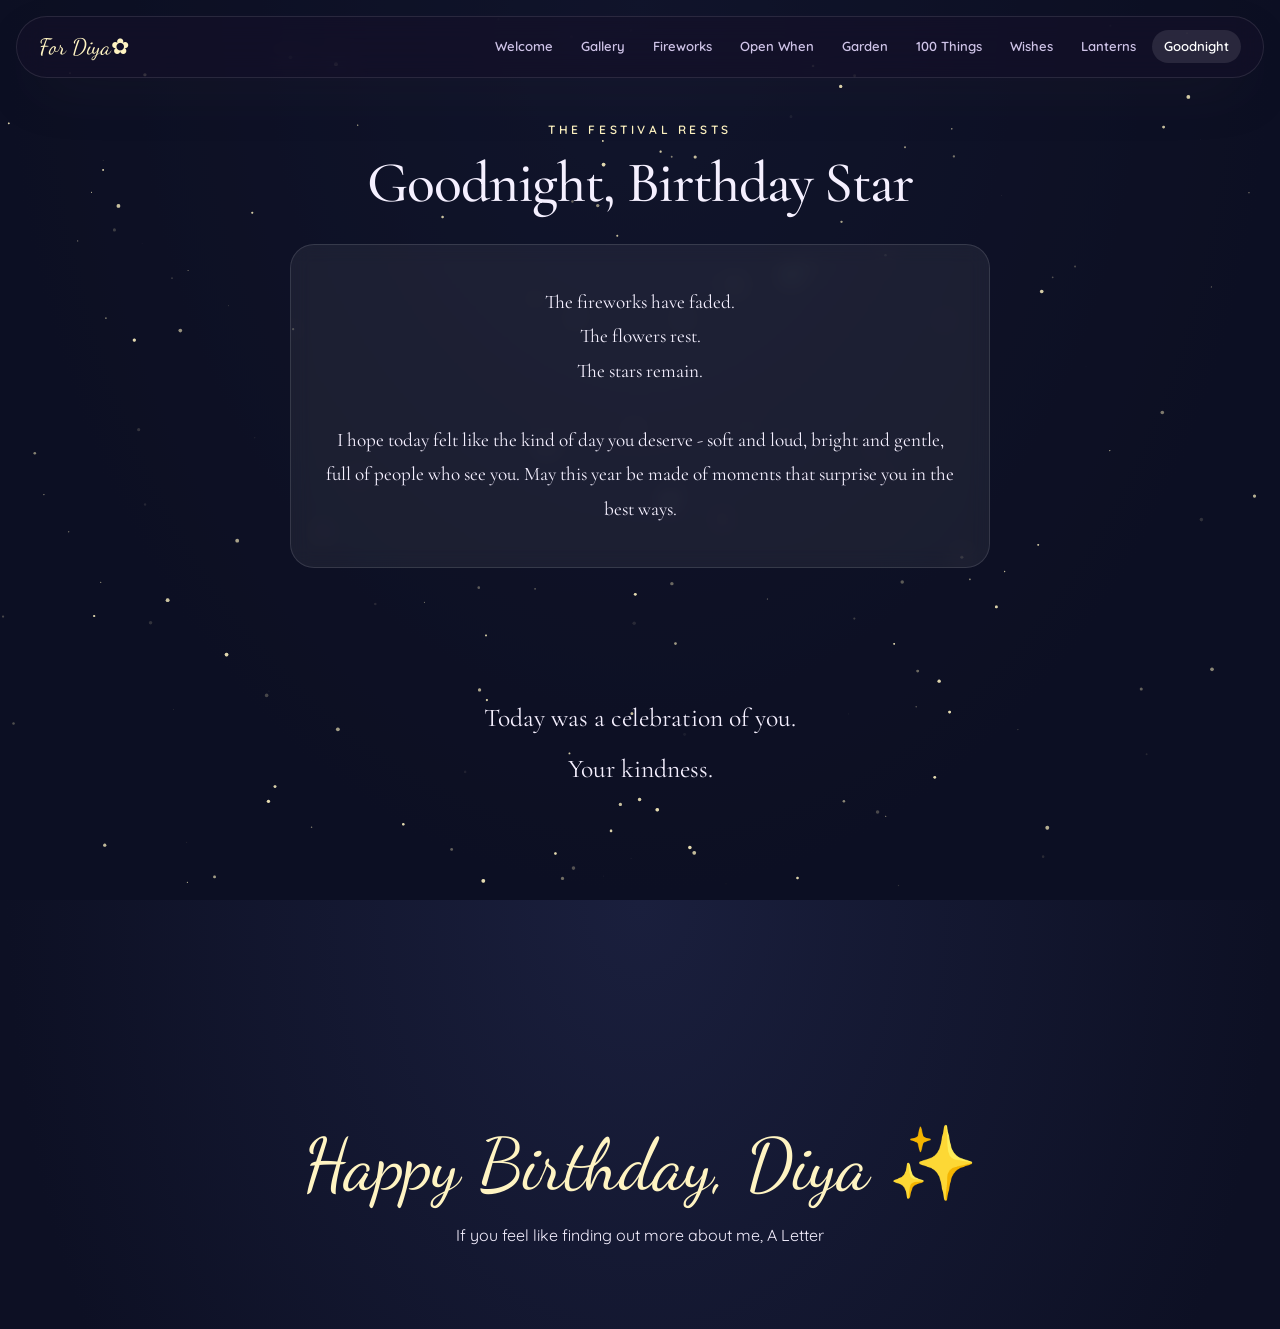
==== commit a4e6ea78: "goodnight.html" ====
--- a/goodnight.html
+++ b/goodnight.html
@@ -59,7 +59,7 @@
 
     <!-- EDIT THE NAME -->
     <p class="signoff">Happy Birthday, Diya ✨</p>
-    <p class="more-link">If you feel like finding out more about me, <a href="letters.html">A Letter</a></p>
+    <p class="more-link">If you feel like finding out more about me, <a href="https://yourstruly-keshav.github.io/The-Letter/">A Letter</a></p>
   </div>
 </section>
 
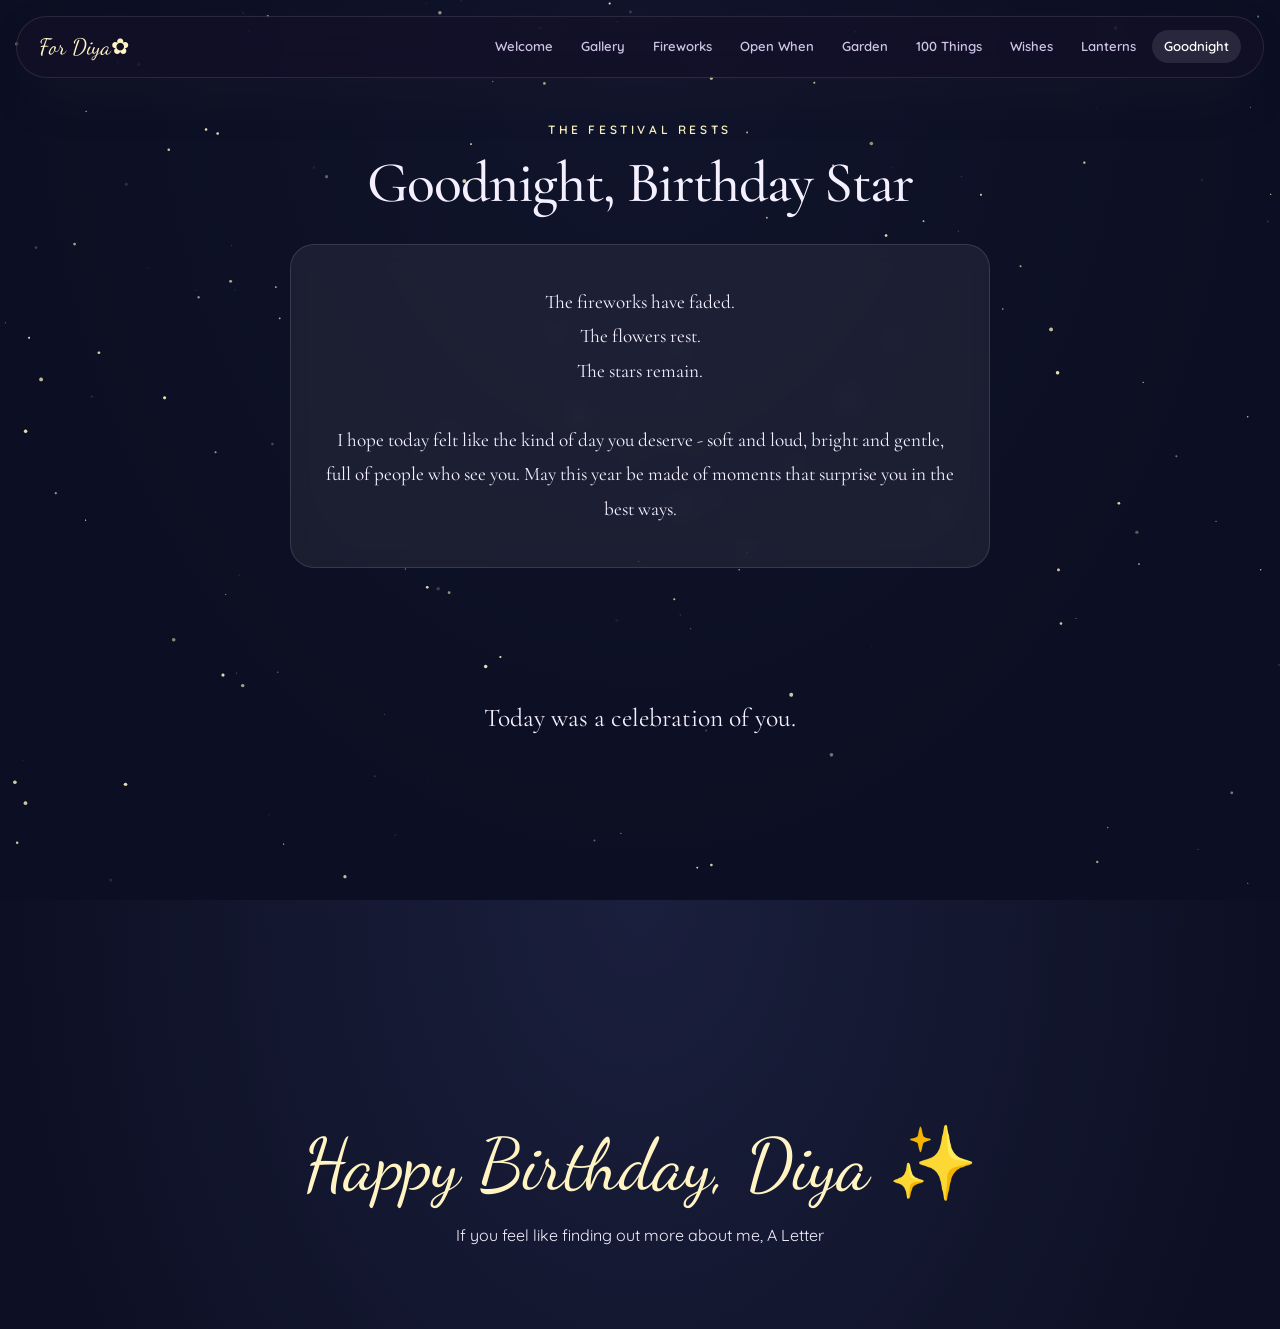
==== commit def92598: "goodnight.html" ====
--- a/goodnight.html
+++ b/goodnight.html
@@ -59,7 +59,7 @@
 
     <!-- EDIT THE NAME -->
     <p class="signoff">Happy Birthday, Diya ✨</p>
-    <p class="more-link">If you feel like finding out more about me, <a href="https://yourstruly-keshav.github.io/The-Letter/">A Letter</a></p>
+    <p class="more-link">If you feel like finding out more about me, <a class="btn-star" href="https://yourstruly-keshav.github.io/The-Letter/">A Letter</a></p>
   </div>
 </section>
 
